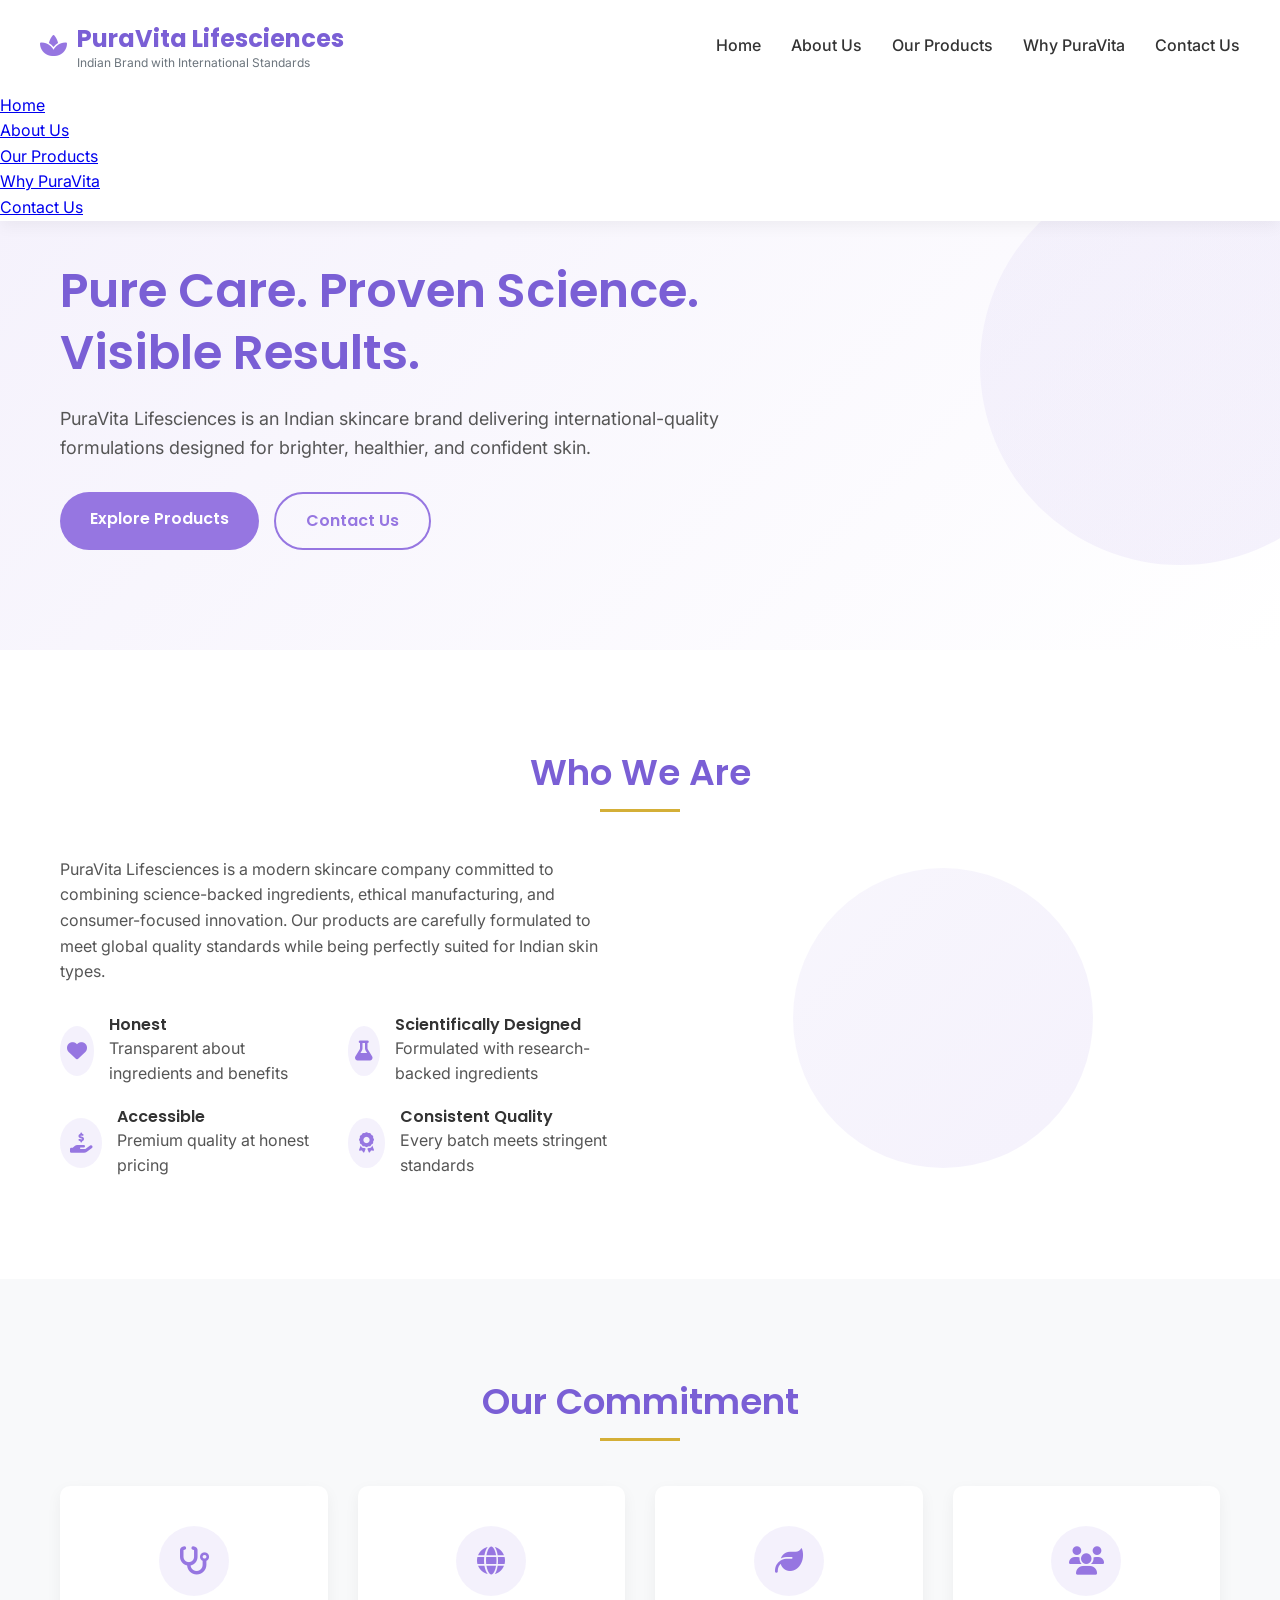
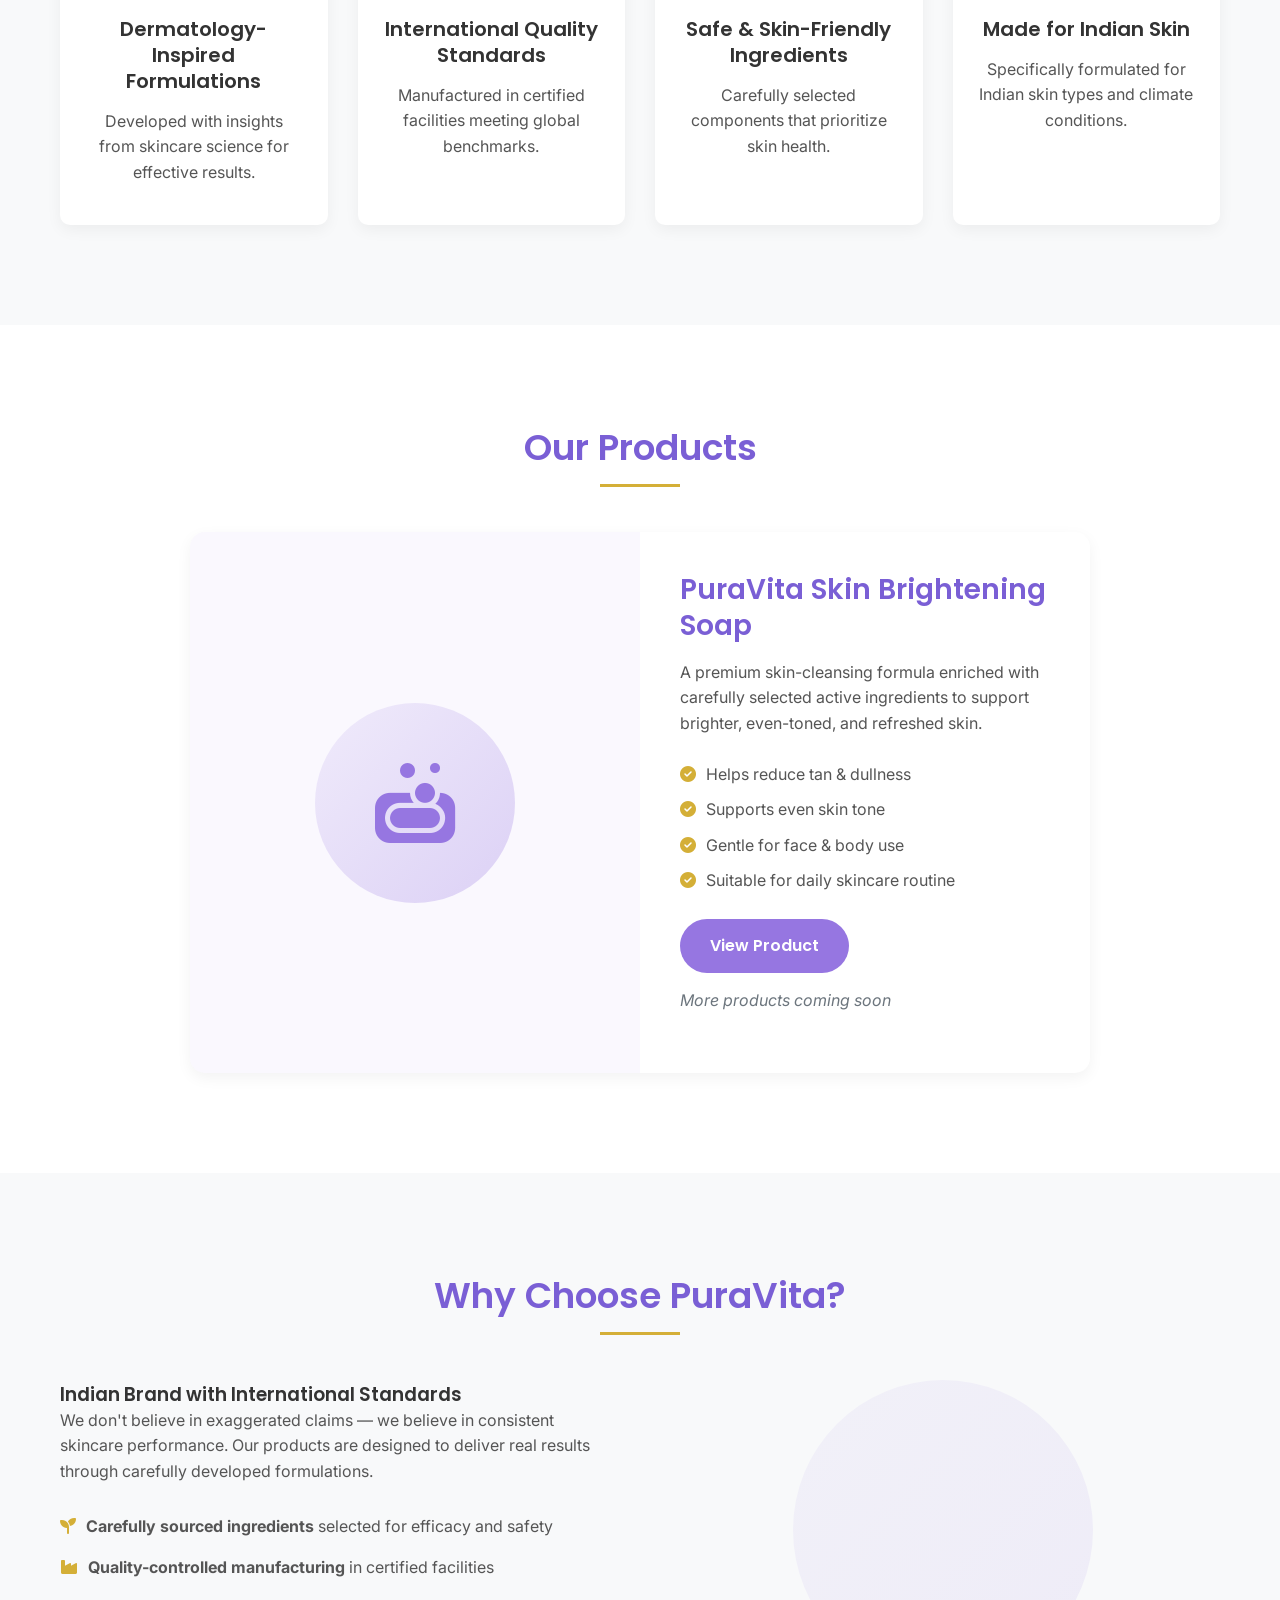
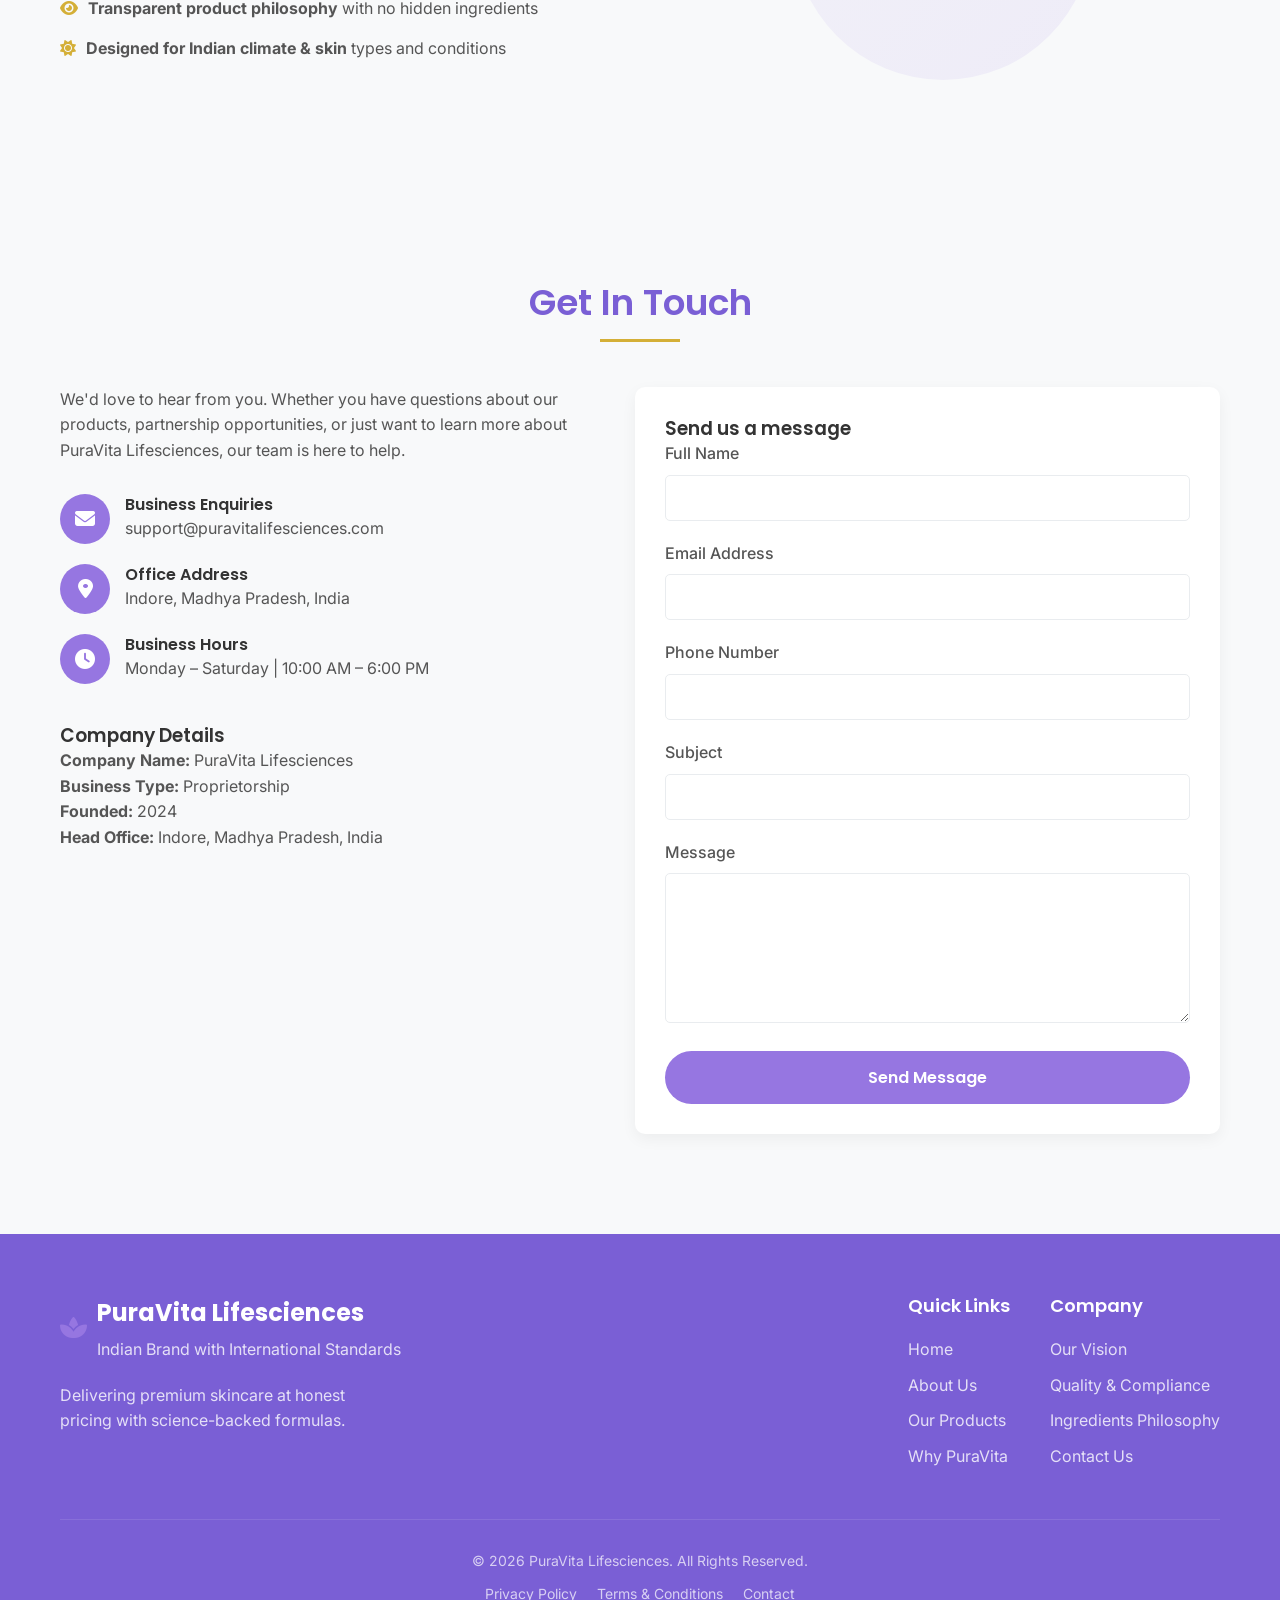
==== index.html @ d91e32a9 "Rename index to index.html" ====
<!DOCTYPE html>
<html lang="en">
<head>
    <meta charset="UTF-8">
    <meta name="viewport" content="width=device-width, initial-scale=1.0">
    <title>PuraVita Lifesciences | Indian Brand with International Standards</title>
    <link rel="stylesheet" href="https://fonts.googleapis.com/css2?family=Poppins:wght@300;400;500;600;700&family=Inter:wght@300;400;500;600&display=swap">
    <link rel="stylesheet" href="https://cdnjs.cloudflare.com/ajax/libs/font-awesome/6.4.0/css/all.min.css">
    <style>
        :root {
            --lavender: #9676e1;
            --lavender-light: #b5a5e8;
            --lavender-dark: #7a5fd5;
            --white: #ffffff;
            --grey-light: #f8f9fa;
            --grey-medium: #e9ecef;
            --grey-dark: #6c757d;
            --gold: #d4af37;
            --text-dark: #333333;
            --text-light: #555555;
            --shadow: 0 5px 15px rgba(0, 0, 0, 0.05);
            --shadow-hover: 0 10px 25px rgba(0, 0, 0, 0.1);
            --transition: all 0.3s ease;
        }
        
        * {
            margin: 0;
            padding: 0;
            box-sizing: border-box;
        }
        
        body {
            font-family: 'Inter', sans-serif;
            color: var(--text-light);
            line-height: 1.6;
            background-color: var(--white);
            overflow-x: hidden;
        }
        
        h1, h2, h3, h4, h5, h6 {
            font-family: 'Poppins', sans-serif;
            color: var(--text-dark);
            font-weight: 600;
            line-height: 1.3;
        }
        
        .container {
            width: 100%;
            max-width: 1200px;
            margin: 0 auto;
            padding: 0 20px;
        }
        
        /* Header & Navigation */
        header {
            background-color: var(--white);
            box-shadow: var(--shadow);
            position: fixed;
            width: 100%;
            top: 0;
            z-index: 1000;
        }
        
        .nav-container {
            display: flex;
            justify-content: space-between;
            align-items: center;
            padding: 20px 0;
        }
        
        .logo {
            display: flex;
            align-items: center;
            gap: 10px;
        }
        
        .logo-icon {
            color: var(--lavender);
            font-size: 24px;
        }
        
        .logo-text {
            font-family: 'Poppins', sans-serif;
            font-weight: 700;
            font-size: 24px;
            color: var(--lavender-dark);
        }
        
        .logo-tagline {
            font-size: 12px;
            color: var(--grey-dark);
            margin-top: -5px;
        }
        
        nav ul {
            display: flex;
            list-style: none;
            gap: 30px;
        }
        
        nav a {
            text-decoration: none;
            color: var(--text-dark);
            font-weight: 500;
            font-size: 16px;
            transition: var(--transition);
            position: relative;
        }
        
        nav a:hover {
            color: var(--lavender);
        }
        
        nav a::after {
            content: '';
            position: absolute;
            width: 0;
            height: 2px;
            background-color: var(--lavender);
            bottom: -5px;
            left: 0;
            transition: var(--transition);
        }
        
        nav a:hover::after {
            width: 100%;
        }
        
        .mobile-menu-btn {
            display: none;
            background: none;
            border: none;
            font-size: 24px;
            color: var(--lavender);
            cursor: pointer;
        }
        
        /* Hero Section */
        .hero {
            background: linear-gradient(135deg, rgba(150, 118, 225, 0.1) 0%, rgba(255, 255, 255, 1) 100%);
            padding: 180px 0 100px;
            margin-top: 80px;
            position: relative;
            overflow: hidden;
        }
        
        .hero-content {
            max-width: 700px;
            animation: fadeUp 1s ease-out;
        }
        
        .hero h1 {
            font-size: 48px;
            margin-bottom: 20px;
            color: var(--lavender-dark);
        }
        
        .hero p {
            font-size: 18px;
            margin-bottom: 30px;
            color: var(--text-light);
        }
        
        .hero-buttons {
            display: flex;
            gap: 15px;
        }
        
        .btn {
            display: inline-block;
            padding: 14px 30px;
            border-radius: 30px;
            font-weight: 600;
            text-decoration: none;
            transition: var(--transition);
            font-family: 'Poppins', sans-serif;
            cursor: pointer;
            border: none;
            font-size: 16px;
        }
        
        .btn-primary {
            background-color: var(--lavender);
            color: var(--white);
        }
        
        .btn-primary:hover {
            background-color: var(--lavender-dark);
            transform: translateY(-3px);
            box-shadow: var(--shadow-hover);
        }
        
        .btn-secondary {
            background-color: transparent;
            color: var(--lavender);
            border: 2px solid var(--lavender);
        }
        
        .btn-secondary:hover {
            background-color: rgba(150, 118, 225, 0.1);
            transform: translateY(-3px);
            box-shadow: var(--shadow-hover);
        }
        
        .hero-visual {
            position: absolute;
            right: 0;
            top: 50%;
            transform: translateY(-50%);
            width: 45%;
            height: 100%;
            display: flex;
            justify-content: center;
            align-items: center;
        }
        
        .hero-circle {
            width: 400px;
            height: 400px;
            border-radius: 50%;
            background: linear-gradient(135deg, var(--lavender-light) 0%, var(--lavender) 100%);
            opacity: 0.1;
            position: absolute;
            right: -100px;
        }
        
        /* Section Styling */
        .section {
            padding: 100px 0;
        }
        
        .section-title {
            text-align: center;
            margin-bottom: 60px;
            position: relative;
        }
        
        .section-title h2 {
            font-size: 36px;
            color: var(--lavender-dark);
            display: inline-block;
        }
        
        .section-title h2::after {
            content: '';
            position: absolute;
            width: 80px;
            height: 3px;
            background-color: var(--gold);
            bottom: -15px;
            left: 50%;
            transform: translateX(-50%);
        }
        
        /* Features Section */
        .features {
            background-color: var(--grey-light);
        }
        
        .features-grid {
            display: grid;
            grid-template-columns: repeat(auto-fit, minmax(250px, 1fr));
            gap: 30px;
        }
        
        .feature-card {
            background-color: var(--white);
            padding: 40px 25px;
            border-radius: 10px;
            text-align: center;
            box-shadow: var(--shadow);
            transition: var(--transition);
        }
        
        .feature-card:hover {
            transform: translateY(-10px);
            box-shadow: var(--shadow-hover);
        }
        
        .feature-icon {
            width: 70px;
            height: 70px;
            background-color: rgba(150, 118, 225, 0.1);
            border-radius: 50%;
            display: flex;
            justify-content: center;
            align-items: center;
            margin: 0 auto 20px;
            color: var(--lavender);
            font-size: 28px;
        }
        
        .feature-card h3 {
            margin-bottom: 15px;
            font-size: 20px;
        }
        
        /* Product Section */
        .product-card {
            display: flex;
            background-color: var(--white);
            border-radius: 15px;
            overflow: hidden;
            box-shadow: var(--shadow);
            max-width: 900px;
            margin: 0 auto;
        }
        
        .product-image {
            flex: 1;
            background-color: rgba(150, 118, 225, 0.05);
            display: flex;
            justify-content: center;
            align-items: center;
            padding: 40px;
        }
        
        .product-visual {
            width: 200px;
            height: 200px;
            border-radius: 50%;
            background: linear-gradient(135deg, rgba(150, 118, 225, 0.1) 0%, rgba(150, 118, 225, 0.3) 100%);
            display: flex;
            justify-content: center;
            align-items: center;
            font-size: 80px;
            color: var(--lavender);
        }
        
        .product-details {
            flex: 1;
            padding: 40px;
        }
        
        .product-details h3 {
            font-size: 28px;
            margin-bottom: 15px;
            color: var(--lavender-dark);
        }
        
        .product-details p {
            margin-bottom: 20px;
        }
        
        .benefits-list {
            margin: 25px 0;
        }
        
        .benefit-item {
            display: flex;
            align-items: center;
            margin-bottom: 10px;
        }
        
        .benefit-icon {
            color: var(--gold);
            margin-right: 10px;
        }
        
        /* About Section */
        .about-content {
            display: flex;
            align-items: center;
            gap: 50px;
        }
        
        .about-text {
            flex: 1;
        }
        
        .about-visual {
            flex: 1;
            display: flex;
            justify-content: center;
        }
        
        .about-circle {
            width: 300px;
            height: 300px;
            border-radius: 50%;
            background: linear-gradient(135deg, var(--lavender-light) 0%, var(--lavender) 100%);
            opacity: 0.1;
        }
        
        .values-list {
            display: grid;
            grid-template-columns: repeat(2, 1fr);
            gap: 20px;
            margin-top: 30px;
        }
        
        .value-item {
            display: flex;
            align-items: center;
            gap: 15px;
        }
        
        .value-icon {
            width: 50px;
            height: 50px;
            background-color: rgba(150, 118, 225, 0.1);
            border-radius: 50%;
            display: flex;
            justify-content: center;
            align-items: center;
            color: var(--lavender);
            font-size: 20px;
        }
        
        /* Contact Section */
        .contact-section {
            background-color: var(--grey-light);
        }
        
        .contact-content {
            display: flex;
            gap: 50px;
        }
        
        .contact-info {
            flex: 1;
        }
        
        .contact-details {
            margin-top: 30px;
        }
        
        .contact-item {
            display: flex;
            align-items: center;
            margin-bottom: 20px;
            gap: 15px;
        }
        
        .contact-icon {
            width: 50px;
            height: 50px;
            background-color: var(--lavender);
            color: var(--white);
            border-radius: 50%;
            display: flex;
            justify-content: center;
            align-items: center;
            font-size: 20px;
        }
        
        .contact-form {
            flex: 1;
            background-color: var(--white);
            padding: 30px;
            border-radius: 10px;
            box-shadow: var(--shadow);
        }
        
        .form-group {
            margin-bottom: 20px;
        }
        
        .form-group label {
            display: block;
            margin-bottom: 8px;
            font-weight: 500;
        }
        
        .form-control {
            width: 100%;
            padding: 12px 15px;
            border: 1px solid var(--grey-medium);
            border-radius: 5px;
            font-family: 'Inter', sans-serif;
            font-size: 16px;
            transition: var(--transition);
        }
        
        .form-control:focus {
            outline: none;
            border-color: var(--lavender);
            box-shadow: 0 0 0 3px rgba(150, 118, 225, 0.1);
        }
        
        textarea.form-control {
            min-height: 150px;
            resize: vertical;
        }
        
        /* Footer */
        footer {
            background-color: var(--lavender-dark);
            color: var(--white);
            padding: 60px 0 30px;
        }
        
        .footer-content {
            display: flex;
            justify-content: space-between;
            margin-bottom: 40px;
        }
        
        .footer-logo .logo-text {
            color: var(--white);
        }
        
        .footer-links {
            display: flex;
            gap: 40px;
        }
        
        .footer-links h4 {
            color: var(--white);
            margin-bottom: 20px;
            font-size: 18px;
        }
        
        .footer-links ul {
            list-style: none;
        }
        
        .footer-links li {
            margin-bottom: 10px;
        }
        
        .footer-links a {
            color: rgba(255, 255, 255, 0.8);
            text-decoration: none;
            transition: var(--transition);
        }
        
        .footer-links a:hover {
            color: var(--white);
        }
        
        .footer-bottom {
            text-align: center;
            padding-top: 30px;
            border-top: 1px solid rgba(255, 255, 255, 0.1);
            font-size: 14px;
            color: rgba(255, 255, 255, 0.7);
        }
        
        .footer-bottom-links {
            display: flex;
            justify-content: center;
            gap: 20px;
            margin-top: 10px;
        }
        
        .footer-bottom-links a {
            color: rgba(255, 255, 255, 0.7);
            text-decoration: none;
            transition: var(--transition);
        }
        
        .footer-bottom-links a:hover {
            color: var(--white);
        }
        
        /* Animations */
        @keyframes fadeUp {
            from {
                opacity: 0;
                transform: translateY(30px);
            }
            to {
                opacity: 1;
                transform: translateY(0);
            }
        }
        
        .fade-in {
            opacity: 0;
            transform: translateY(30px);
            transition: opacity 0.6s ease, transform 0.6s ease;
        }
        
        .fade-in.visible {
            opacity: 1;
            transform: translateY(0);
        }
        
        /* Responsive Styles */
        @media (max-width: 992px) {
            .hero h1 {
                font-size: 40px;
            }
            
            .hero-visual {
                display: none;
            }
            
            .hero-content {
                max-width: 100%;
            }
            
            .about-content, .contact-content {
                flex-direction: column;
            }
            
            .product-card {
                flex-direction: column;
            }
        }
        
        @media (max-width: 768px) {
            nav ul {
                display: none;
            }
            
            .mobile-menu-btn {
                display: block;
            }
            
            .mobile-menu {
                position: fixed;
                top: 80px;
                left: 0;
                width: 100%;
                background-color: var(--white);
                box-shadow: var(--shadow);
                padding: 20px;
                display: none;
                z-index: 999;
            }
            
            .mobile-menu.active {
                display: block;
            }
            
            .mobile-menu ul {
                flex-direction: column;
                gap: 20px;
            }
            
            .mobile-menu a {
                display: block;
                padding: 10px 0;
                border-bottom: 1px solid var(--grey-medium);
            }
            
            .hero h1 {
                font-size: 32px;
            }
            
            .hero-buttons {
                flex-direction: column;
                align-items: flex-start;
            }
            
            .section {
                padding: 70px 0;
            }
            
            .section-title h2 {
                font-size: 28px;
            }
            
            .values-list {
                grid-template-columns: 1fr;
            }
            
            .footer-content {
                flex-direction: column;
                gap: 40px;
            }
            
            .footer-links {
                flex-direction: column;
                gap: 30px;
            }
        }
        
        @media (max-width: 576px) {
            .hero {
                padding: 150px 0 80px;
            }
            
            .feature-card {
                padding: 30px 20px;
            }
            
            .product-details {
                padding: 30px 20px;
            }
        }
    </style>
</head>
<body>
    <!-- Header & Navigation -->
    <header>
        <div class="container nav-container">
            <div class="logo">
                <div class="logo-icon">
                    <i class="fas fa-spa"></i>
                </div>
                <div>
                    <div class="logo-text">PuraVita Lifesciences</div>
                    <div class="logo-tagline">Indian Brand with International Standards</div>
                </div>
            </div>
            
            <button class="mobile-menu-btn" id="mobileMenuBtn">
                <i class="fas fa-bars"></i>
            </button>
            
            <nav class="desktop-nav">
                <ul>
                    <li><a href="#home">Home</a></li>
                    <li><a href="#about">About Us</a></li>
                    <li><a href="#products">Our Products</a></li>
                    <li><a href="#why">Why PuraVita</a></li>
                    <li><a href="#contact">Contact Us</a></li>
                </ul>
            </nav>
        </div>
        
        <!-- Mobile Menu -->
        <div class="mobile-menu" id="mobileMenu">
            <ul>
                <li><a href="#home">Home</a></li>
                <li><a href="#about">About Us</a></li>
                <li><a href="#products">Our Products</a></li>
                <li><a href="#why">Why PuraVita</a></li>
                <li><a href="#contact">Contact Us</a></li>
            </ul>
        </div>
    </header>

    <!-- Hero Section -->
    <section class="hero" id="home">
        <div class="container">
            <div class="hero-content">
                <h1>Pure Care. Proven Science. Visible Results.</h1>
                <p>PuraVita Lifesciences is an Indian skincare brand delivering international-quality formulations designed for brighter, healthier, and confident skin.</p>
                <div class="hero-buttons">
                    <a href="#products" class="btn btn-primary">Explore Products</a>
                    <a href="#contact" class="btn btn-secondary">Contact Us</a>
                </div>
            </div>
        </div>
        
        <div class="hero-visual">
            <div class="hero-circle"></div>
        </div>
    </section>

    <!-- Brand Intro Section -->
    <section class="section" id="about">
        <div class="container">
            <div class="section-title fade-in">
                <h2>Who We Are</h2>
            </div>
            
            <div class="about-content fade-in">
                <div class="about-text">
                    <p>PuraVita Lifesciences is a modern skincare company committed to combining science-backed ingredients, ethical manufacturing, and consumer-focused innovation. Our products are carefully formulated to meet global quality standards while being perfectly suited for Indian skin types.</p>
                    
                    <div class="values-list">
                        <div class="value-item">
                            <div class="value-icon">
                                <i class="fas fa-heart"></i>
                            </div>
                            <div>
                                <h4>Honest</h4>
                                <p>Transparent about ingredients and benefits</p>
                            </div>
                        </div>
                        <div class="value-item">
                            <div class="value-icon">
                                <i class="fas fa-flask"></i>
                            </div>
                            <div>
                                <h4>Scientifically Designed</h4>
                                <p>Formulated with research-backed ingredients</p>
                            </div>
                        </div>
                        <div class="value-item">
                            <div class="value-icon">
                                <i class="fas fa-hand-holding-usd"></i>
                            </div>
                            <div>
                                <h4>Accessible</h4>
                                <p>Premium quality at honest pricing</p>
                            </div>
                        </div>
                        <div class="value-item">
                            <div class="value-icon">
                                <i class="fas fa-award"></i>
                            </div>
                            <div>
                                <h4>Consistent Quality</h4>
                                <p>Every batch meets stringent standards</p>
                            </div>
                        </div>
                    </div>
                </div>
                <div class="about-visual">
                    <div class="about-circle"></div>
                </div>
            </div>
        </div>
    </section>

    <!-- Features Section -->
    <section class="section features">
        <div class="container">
            <div class="section-title fade-in">
                <h2>Our Commitment</h2>
            </div>
            
            <div class="features-grid">
                <div class="feature-card fade-in">
                    <div class="feature-icon">
                        <i class="fas fa-stethoscope"></i>
                    </div>
                    <h3>Dermatology-Inspired Formulations</h3>
                    <p>Developed with insights from skincare science for effective results.</p>
                </div>
                
                <div class="feature-card fade-in">
                    <div class="feature-icon">
                        <i class="fas fa-globe"></i>
                    </div>
                    <h3>International Quality Standards</h3>
                    <p>Manufactured in certified facilities meeting global benchmarks.</p>
                </div>
                
                <div class="feature-card fade-in">
                    <div class="feature-icon">
                        <i class="fas fa-leaf"></i>
                    </div>
                    <h3>Safe & Skin-Friendly Ingredients</h3>
                    <p>Carefully selected components that prioritize skin health.</p>
                </div>
                
                <div class="feature-card fade-in">
                    <div class="feature-icon">
                        <i class="fas fa-users"></i>
                    </div>
                    <h3>Made for Indian Skin</h3>
                    <p>Specifically formulated for Indian skin types and climate conditions.</p>
                </div>
            </div>
        </div>
    </section>

    <!-- Products Section -->
    <section class="section" id="products">
        <div class="container">
            <div class="section-title fade-in">
                <h2>Our Products</h2>
            </div>
            
            <div class="product-card fade-in">
                <div class="product-image">
                    <div class="product-visual">
                        <i class="fas fa-soap"></i>
                    </div>
                </div>
                
                <div class="product-details">
                    <h3>PuraVita Skin Brightening Soap</h3>
                    <p>A premium skin-cleansing formula enriched with carefully selected active ingredients to support brighter, even-toned, and refreshed skin.</p>
                    
                    <div class="benefits-list">
                        <div class="benefit-item">
                            <span class="benefit-icon"><i class="fas fa-check-circle"></i></span>
                            <span>Helps reduce tan & dullness</span>
                        </div>
                        <div class="benefit-item">
                            <span class="benefit-icon"><i class="fas fa-check-circle"></i></span>
                            <span>Supports even skin tone</span>
                        </div>
                        <div class="benefit-item">
                            <span class="benefit-icon"><i class="fas fa-check-circle"></i></span>
                            <span>Gentle for face & body use</span>
                        </div>
                        <div class="benefit-item">
                            <span class="benefit-icon"><i class="fas fa-check-circle"></i></span>
                            <span>Suitable for daily skincare routine</span>
                        </div>
                    </div>
                    
                    <a href="#contact" class="btn btn-primary">View Product</a>
                    <p style="margin-top: 15px; font-style: italic; color: var(--grey-dark);">More products coming soon</p>
                </div>
            </div>
        </div>
    </section>

    <!-- Why PuraVita Section -->
    <section class="section features" id="why">
        <div class="container">
            <div class="section-title fade-in">
                <h2>Why Choose PuraVita?</h2>
            </div>
            
            <div class="about-content fade-in">
                <div class="about-text">
                    <h3>Indian Brand with International Standards</h3>
                    <p>We don't believe in exaggerated claims — we believe in consistent skincare performance. Our products are designed to deliver real results through carefully developed formulations.</p>
                    
                    <div style="margin-top: 30px;">
                        <div class="benefit-item" style="margin-bottom: 15px;">
                            <span class="benefit-icon"><i class="fas fa-seedling"></i></span>
                            <span><strong>Carefully sourced ingredients</strong> selected for efficacy and safety</span>
                        </div>
                        <div class="benefit-item" style="margin-bottom: 15px;">
                            <span class="benefit-icon"><i class="fas fa-industry"></i></span>
                            <span><strong>Quality-controlled manufacturing</strong> in certified facilities</span>
                        </div>
                        <div class="benefit-item" style="margin-bottom: 15px;">
                            <span class="benefit-icon"><i class="fas fa-eye"></i></span>
                            <span><strong>Transparent product philosophy</strong> with no hidden ingredients</span>
                        </div>
                        <div class="benefit-item" style="margin-bottom: 15px;">
                            <span class="benefit-icon"><i class="fas fa-sun"></i></span>
                            <span><strong>Designed for Indian climate & skin</strong> types and conditions</span>
                        </div>
                    </div>
                </div>
                <div class="about-visual">
                    <div class="about-circle"></div>
                </div>
            </div>
        </div>
    </section>

    <!-- Contact Section -->
    <section class="section contact-section" id="contact">
        <div class="container">
            <div class="section-title fade-in">
                <h2>Get In Touch</h2>
            </div>
            
            <div class="contact-content fade-in">
                <div class="contact-info">
                    <p>We'd love to hear from you. Whether you have questions about our products, partnership opportunities, or just want to learn more about PuraVita Lifesciences, our team is here to help.</p>
                    
                    <div class="contact-details">
                        <div class="contact-item">
                            <div class="contact-icon">
                                <i class="fas fa-envelope"></i>
                            </div>
                            <div>
                                <h4>Business Enquiries</h4>
                                <p>support@puravitalifesciences.com</p>
                            </div>
                        </div>
                        
                        <div class="contact-item">
                            <div class="contact-icon">
                                <i class="fas fa-map-marker-alt"></i>
                            </div>
                            <div>
                                <h4>Office Address</h4>
                                <p>Indore, Madhya Pradesh, India</p>
                            </div>
                        </div>
                        
                        <div class="contact-item">
                            <div class="contact-icon">
                                <i class="fas fa-clock"></i>
                            </div>
                            <div>
                                <h4>Business Hours</h4>
                                <p>Monday – Saturday | 10:00 AM – 6:00 PM</p>
                            </div>
                        </div>
                    </div>
                    
                    <div style="margin-top: 40px;">
                        <h3>Company Details</h3>
                        <p><strong>Company Name:</strong> PuraVita Lifesciences</p>
                        <p><strong>Business Type:</strong> Proprietorship</p>
                        <p><strong>Founded:</strong> 2024</p>
                        <p><strong>Head Office:</strong> Indore, Madhya Pradesh, India</p>
                    </div>
                </div>
                
                <div class="contact-form">
                    <h3>Send us a message</h3>
                    <form id="contactForm">
                        <div class="form-group">
                            <label for="name">Full Name</label>
                            <input type="text" id="name" class="form-control" required>
                        </div>
                        
                        <div class="form-group">
                            <label for="email">Email Address</label>
                            <input type="email" id="email" class="form-control" required>
                        </div>
                        
                        <div class="form-group">
                            <label for="phone">Phone Number</label>
                            <input type="tel" id="phone" class="form-control">
                        </div>
                        
                        <div class="form-group">
                            <label for="subject">Subject</label>
                            <input type="text" id="subject" class="form-control" required>
                        </div>
                        
                        <div class="form-group">
                            <label for="message">Message</label>
                            <textarea id="message" class="form-control" required></textarea>
                        </div>
                        
                        <button type="submit" class="btn btn-primary" style="width: 100%;">Send Message</button>
                    </form>
                </div>
            </div>
        </div>
    </section>

    <!-- Footer -->
    <footer>
        <div class="container">
            <div class="footer-content">
                <div class="footer-logo">
                    <div class="logo">
                        <div class="logo-icon">
                            <i class="fas fa-spa"></i>
                        </div>
                        <div>
                            <div class="logo-text">PuraVita Lifesciences</div>
                            <div style="color: rgba(255, 255, 255, 0.8); margin-top: 5px;">Indian Brand with International Standards</div>
                        </div>
                    </div>
                    <p style="margin-top: 20px; max-width: 300px; color: rgba(255, 255, 255, 0.8);">
                        Delivering premium skincare at honest pricing with science-backed formulas.
                    </p>
                </div>
                
                <div class="footer-links">
                    <div>
                        <h4>Quick Links</h4>
                        <ul>
                            <li><a href="#home">Home</a></li>
                            <li><a href="#about">About Us</a></li>
                            <li><a href="#products">Our Products</a></li>
                            <li><a href="#why">Why PuraVita</a></li>
                        </ul>
                    </div>
                    
                    <div>
                        <h4>Company</h4>
                        <ul>
                            <li><a href="#about">Our Vision</a></li>
                            <li><a href="#why">Quality & Compliance</a></li>
                            <li><a href="#why">Ingredients Philosophy</a></li>
                            <li><a href="#contact">Contact Us</a></li>
                        </ul>
                    </div>
                </div>
            </div>
            
            <div class="footer-bottom">
                <p>© 2025 PuraVita Lifesciences. All Rights Reserved.</p>
                <div class="footer-bottom-links">
                    <a href="#">Privacy Policy</a>
                    <a href="#">Terms & Conditions</a>
                    <a href="#contact">Contact</a>
                </div>
            </div>
        </div>
    </footer>

    <script>
        // Mobile menu toggle
        const mobileMenuBtn = document.getElementById('mobileMenuBtn');
        const mobileMenu = document.getElementById('mobileMenu');
        
        mobileMenuBtn.addEventListener('click', () => {
            mobileMenu.classList.toggle('active');
            mobileMenuBtn.innerHTML = mobileMenu.classList.contains('active') 
                ? '<i class="fas fa-times"></i>' 
                : '<i class="fas fa-bars"></i>';
        });
        
        // Close mobile menu when clicking a link
        document.querySelectorAll('.mobile-menu a').forEach(link => {
            link.addEventListener('click', () => {
                mobileMenu.classList.remove('active');
                mobileMenuBtn.innerHTML = '<i class="fas fa-bars"></i>';
            });
        });
        
        // Scroll animations
        const fadeElements = document.querySelectorAll('.fade-in');
        
        const fadeInOnScroll = () => {
            fadeElements.forEach(element => {
                const elementTop = element.getBoundingClientRect().top;
                const windowHeight = window.innerHeight;
                
                if (elementTop < windowHeight - 100) {
                    element.classList.add('visible');
                }
            });
        };
        
        // Initial check
        fadeInOnScroll();
        
        // Check on scroll
        window.addEventListener('scroll', fadeInOnScroll);
        
        // Smooth scrolling for anchor links
        document.querySelectorAll('a[href^="#"]').forEach(anchor => {
            anchor.addEventListener('click', function(e) {
                e.preventDefault();
                
                const targetId = this.getAttribute('href');
                if (targetId === '#') return;
                
                const targetElement = document.querySelector(targetId);
                if (targetElement) {
                    window.scrollTo({
                        top: targetElement.offsetTop - 80,
                        behavior: 'smooth'
                    });
                }
            });
        });
        
        // Contact form submission
        document.getElementById('contactForm').addEventListener('submit', function(e) {
            e.preventDefault();
            
            // In a real implementation, this would send the form data to a server
            // For this demo, we'll just show an alert
            alert('Thank you for your message! We will get back to you soon.');
            this.reset();
        });
        
        // Update copyright year automatically
        document.querySelector('.footer-bottom p').textContent = 
            `© ${new Date().getFullYear()} PuraVita Lifesciences. All Rights Reserved.`;
    </script>
</body>
</html>
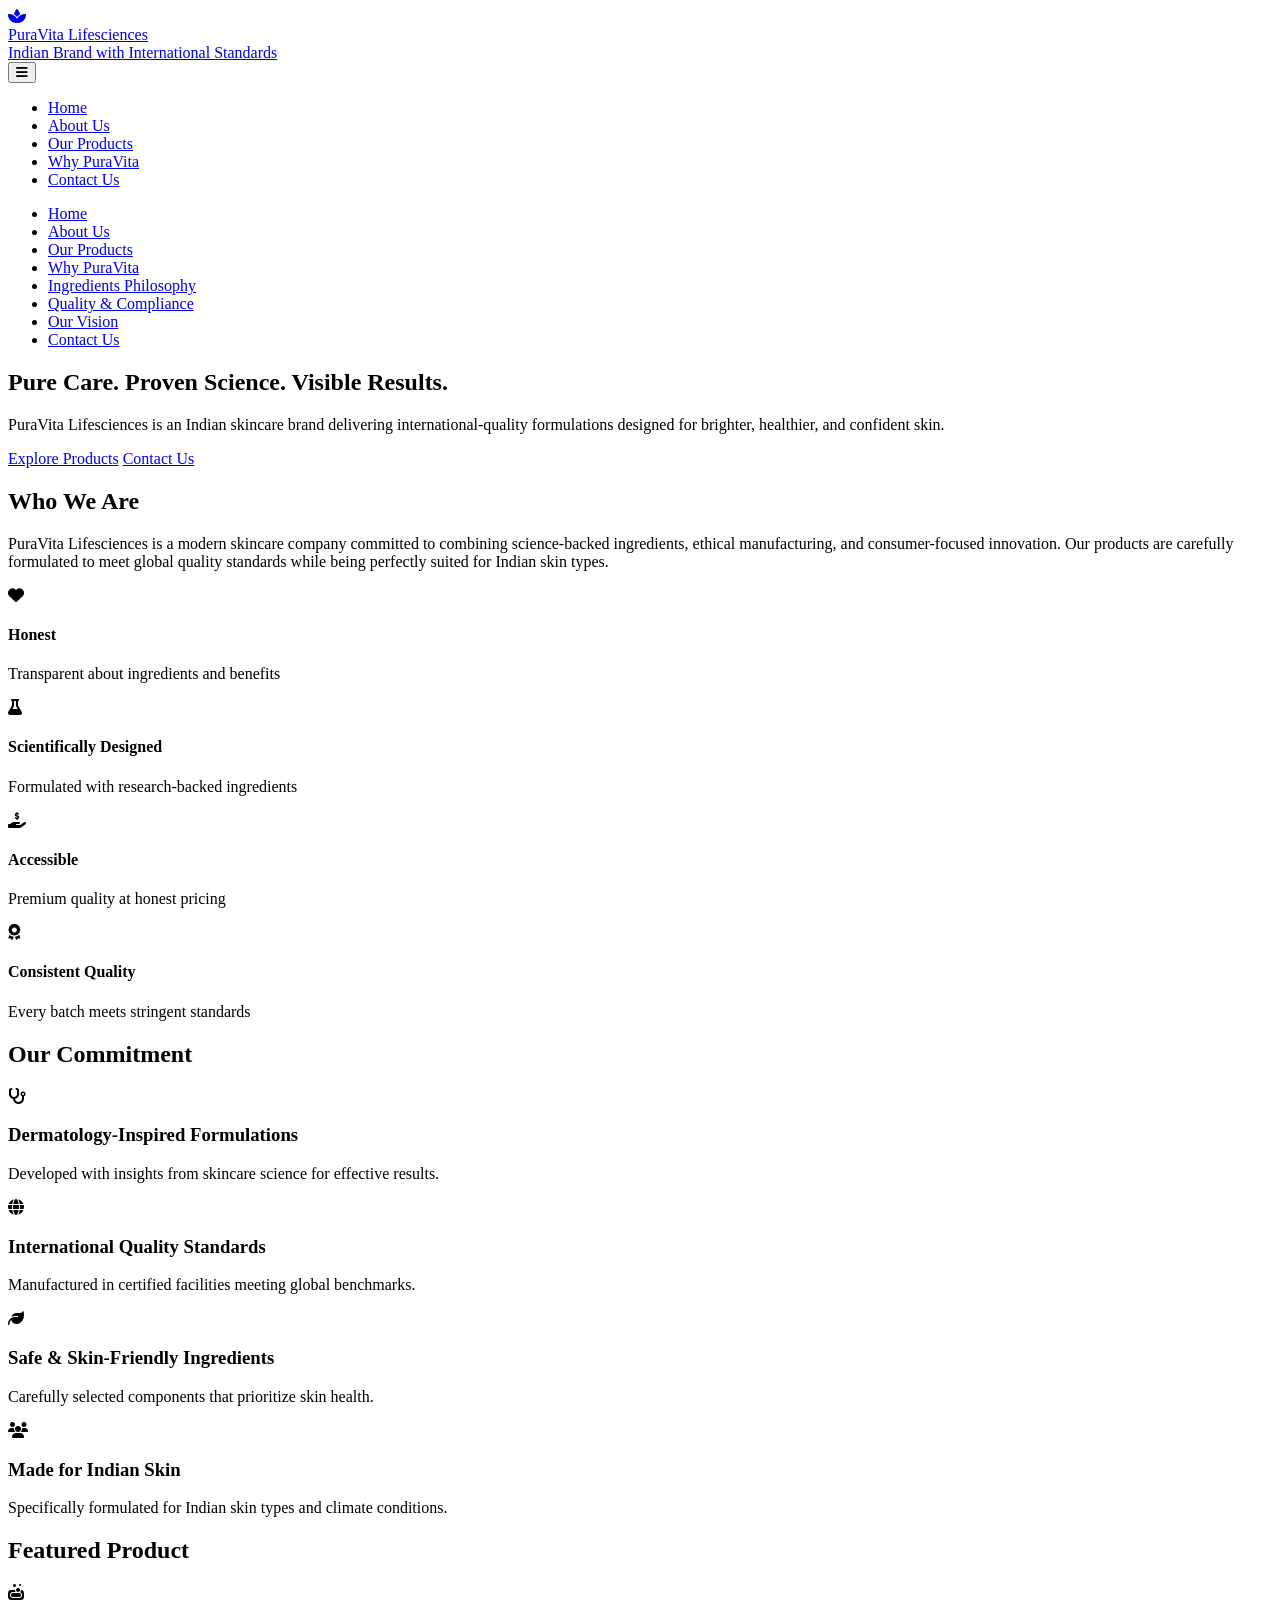
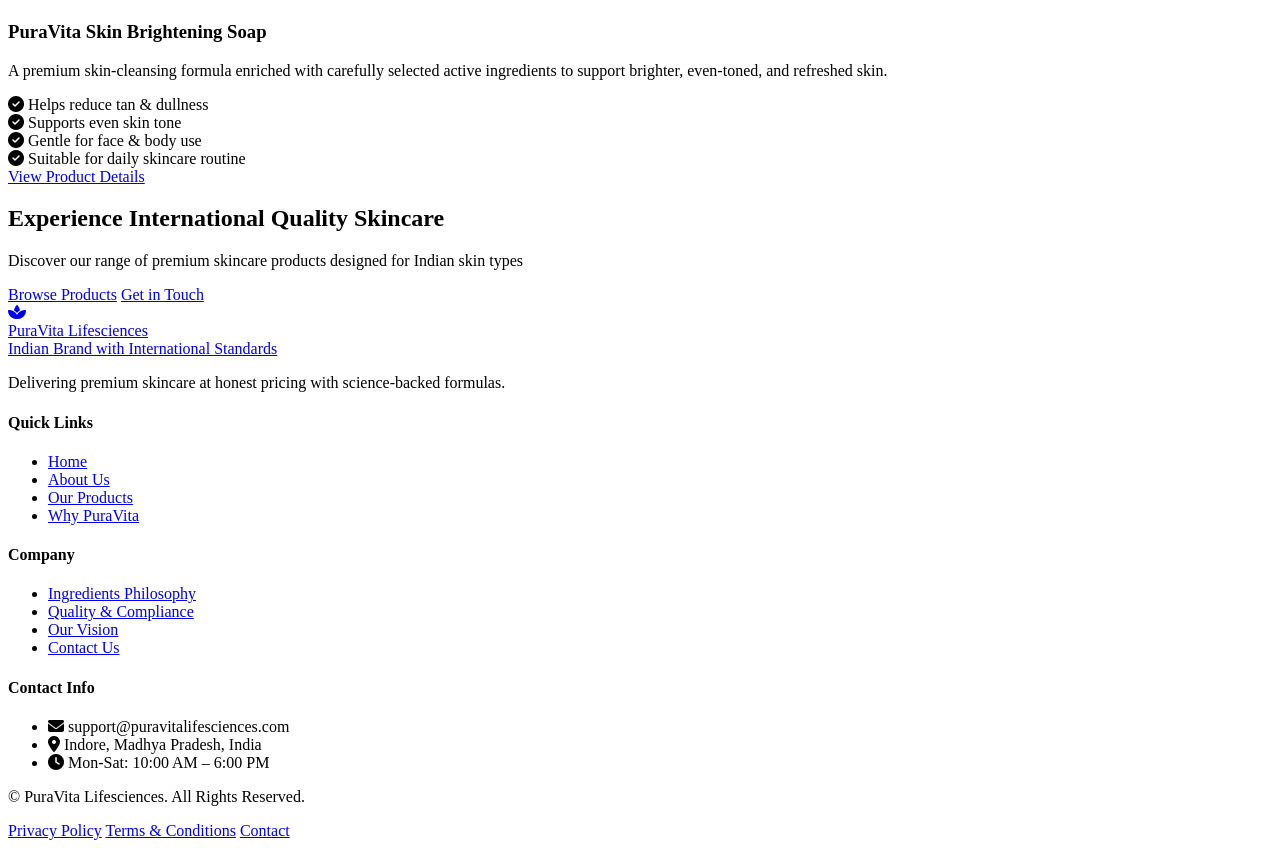
==== commit 9f2ce273: "Add initial HTML structure for PuraVita website This HTML file serves as the main structure for the " ====
--- a/index.html
+++ b/index.html
@@ -3,736 +3,68 @@
 <head>
     <meta charset="UTF-8">
     <meta name="viewport" content="width=device-width, initial-scale=1.0">
-    <title>PuraVita Lifesciences | Indian Brand with International Standards</title>
+    <title>PuraVita Lifesciences | Premium Skincare</title>
+    <meta name="description" content="Indian skincare brand with international standards. Pure care, proven science, visible results.">
     <link rel="stylesheet" href="https://fonts.googleapis.com/css2?family=Poppins:wght@300;400;500;600;700&family=Inter:wght@300;400;500;600&display=swap">
     <link rel="stylesheet" href="https://cdnjs.cloudflare.com/ajax/libs/font-awesome/6.4.0/css/all.min.css">
-    <style>
-        :root {
-            --lavender: #9676e1;
-            --lavender-light: #b5a5e8;
-            --lavender-dark: #7a5fd5;
-            --white: #ffffff;
-            --grey-light: #f8f9fa;
-            --grey-medium: #e9ecef;
-            --grey-dark: #6c757d;
-            --gold: #d4af37;
-            --text-dark: #333333;
-            --text-light: #555555;
-            --shadow: 0 5px 15px rgba(0, 0, 0, 0.05);
-            --shadow-hover: 0 10px 25px rgba(0, 0, 0, 0.1);
-            --transition: all 0.3s ease;
-        }
-        
-        * {
-            margin: 0;
-            padding: 0;
-            box-sizing: border-box;
-        }
-        
-        body {
-            font-family: 'Inter', sans-serif;
-            color: var(--text-light);
-            line-height: 1.6;
-            background-color: var(--white);
-            overflow-x: hidden;
-        }
-        
-        h1, h2, h3, h4, h5, h6 {
-            font-family: 'Poppins', sans-serif;
-            color: var(--text-dark);
-            font-weight: 600;
-            line-height: 1.3;
-        }
-        
-        .container {
-            width: 100%;
-            max-width: 1200px;
-            margin: 0 auto;
-            padding: 0 20px;
-        }
-        
-        /* Header & Navigation */
-        header {
-            background-color: var(--white);
-            box-shadow: var(--shadow);
-            position: fixed;
-            width: 100%;
-            top: 0;
-            z-index: 1000;
-        }
-        
-        .nav-container {
-            display: flex;
-            justify-content: space-between;
-            align-items: center;
-            padding: 20px 0;
-        }
-        
-        .logo {
-            display: flex;
-            align-items: center;
-            gap: 10px;
-        }
-        
-        .logo-icon {
-            color: var(--lavender);
-            font-size: 24px;
-        }
-        
-        .logo-text {
-            font-family: 'Poppins', sans-serif;
-            font-weight: 700;
-            font-size: 24px;
-            color: var(--lavender-dark);
-        }
-        
-        .logo-tagline {
-            font-size: 12px;
-            color: var(--grey-dark);
-            margin-top: -5px;
-        }
-        
-        nav ul {
-            display: flex;
-            list-style: none;
-            gap: 30px;
-        }
-        
-        nav a {
-            text-decoration: none;
-            color: var(--text-dark);
-            font-weight: 500;
-            font-size: 16px;
-            transition: var(--transition);
-            position: relative;
-        }
-        
-        nav a:hover {
-            color: var(--lavender);
-        }
-        
-        nav a::after {
-            content: '';
-            position: absolute;
-            width: 0;
-            height: 2px;
-            background-color: var(--lavender);
-            bottom: -5px;
-            left: 0;
-            transition: var(--transition);
-        }
-        
-        nav a:hover::after {
-            width: 100%;
-        }
-        
-        .mobile-menu-btn {
-            display: none;
-            background: none;
-            border: none;
-            font-size: 24px;
-            color: var(--lavender);
-            cursor: pointer;
-        }
-        
-        /* Hero Section */
-        .hero {
-            background: linear-gradient(135deg, rgba(150, 118, 225, 0.1) 0%, rgba(255, 255, 255, 1) 100%);
-            padding: 180px 0 100px;
-            margin-top: 80px;
-            position: relative;
-            overflow: hidden;
-        }
-        
-        .hero-content {
-            max-width: 700px;
-            animation: fadeUp 1s ease-out;
-        }
-        
-        .hero h1 {
-            font-size: 48px;
-            margin-bottom: 20px;
-            color: var(--lavender-dark);
-        }
-        
-        .hero p {
-            font-size: 18px;
-            margin-bottom: 30px;
-            color: var(--text-light);
-        }
-        
-        .hero-buttons {
-            display: flex;
-            gap: 15px;
-        }
-        
-        .btn {
-            display: inline-block;
-            padding: 14px 30px;
-            border-radius: 30px;
-            font-weight: 600;
-            text-decoration: none;
-            transition: var(--transition);
-            font-family: 'Poppins', sans-serif;
-            cursor: pointer;
-            border: none;
-            font-size: 16px;
-        }
-        
-        .btn-primary {
-            background-color: var(--lavender);
-            color: var(--white);
-        }
-        
-        .btn-primary:hover {
-            background-color: var(--lavender-dark);
-            transform: translateY(-3px);
-            box-shadow: var(--shadow-hover);
-        }
-        
-        .btn-secondary {
-            background-color: transparent;
-            color: var(--lavender);
-            border: 2px solid var(--lavender);
-        }
-        
-        .btn-secondary:hover {
-            background-color: rgba(150, 118, 225, 0.1);
-            transform: translateY(-3px);
-            box-shadow: var(--shadow-hover);
-        }
-        
-        .hero-visual {
-            position: absolute;
-            right: 0;
-            top: 50%;
-            transform: translateY(-50%);
-            width: 45%;
-            height: 100%;
-            display: flex;
-            justify-content: center;
-            align-items: center;
-        }
-        
-        .hero-circle {
-            width: 400px;
-            height: 400px;
-            border-radius: 50%;
-            background: linear-gradient(135deg, var(--lavender-light) 0%, var(--lavender) 100%);
-            opacity: 0.1;
-            position: absolute;
-            right: -100px;
-        }
-        
-        /* Section Styling */
-        .section {
-            padding: 100px 0;
-        }
-        
-        .section-title {
-            text-align: center;
-            margin-bottom: 60px;
-            position: relative;
-        }
-        
-        .section-title h2 {
-            font-size: 36px;
-            color: var(--lavender-dark);
-            display: inline-block;
-        }
-        
-        .section-title h2::after {
-            content: '';
-            position: absolute;
-            width: 80px;
-            height: 3px;
-            background-color: var(--gold);
-            bottom: -15px;
-            left: 50%;
-            transform: translateX(-50%);
-        }
-        
-        /* Features Section */
-        .features {
-            background-color: var(--grey-light);
-        }
-        
-        .features-grid {
-            display: grid;
-            grid-template-columns: repeat(auto-fit, minmax(250px, 1fr));
-            gap: 30px;
-        }
-        
-        .feature-card {
-            background-color: var(--white);
-            padding: 40px 25px;
-            border-radius: 10px;
-            text-align: center;
-            box-shadow: var(--shadow);
-            transition: var(--transition);
-        }
-        
-        .feature-card:hover {
-            transform: translateY(-10px);
-            box-shadow: var(--shadow-hover);
-        }
-        
-        .feature-icon {
-            width: 70px;
-            height: 70px;
-            background-color: rgba(150, 118, 225, 0.1);
-            border-radius: 50%;
-            display: flex;
-            justify-content: center;
-            align-items: center;
-            margin: 0 auto 20px;
-            color: var(--lavender);
-            font-size: 28px;
-        }
-        
-        .feature-card h3 {
-            margin-bottom: 15px;
-            font-size: 20px;
-        }
-        
-        /* Product Section */
-        .product-card {
-            display: flex;
-            background-color: var(--white);
-            border-radius: 15px;
-            overflow: hidden;
-            box-shadow: var(--shadow);
-            max-width: 900px;
-            margin: 0 auto;
-        }
-        
-        .product-image {
-            flex: 1;
-            background-color: rgba(150, 118, 225, 0.05);
-            display: flex;
-            justify-content: center;
-            align-items: center;
-            padding: 40px;
-        }
-        
-        .product-visual {
-            width: 200px;
-            height: 200px;
-            border-radius: 50%;
-            background: linear-gradient(135deg, rgba(150, 118, 225, 0.1) 0%, rgba(150, 118, 225, 0.3) 100%);
-            display: flex;
-            justify-content: center;
-            align-items: center;
-            font-size: 80px;
-            color: var(--lavender);
-        }
-        
-        .product-details {
-            flex: 1;
-            padding: 40px;
-        }
-        
-        .product-details h3 {
-            font-size: 28px;
-            margin-bottom: 15px;
-            color: var(--lavender-dark);
-        }
-        
-        .product-details p {
-            margin-bottom: 20px;
-        }
-        
-        .benefits-list {
-            margin: 25px 0;
-        }
-        
-        .benefit-item {
-            display: flex;
-            align-items: center;
-            margin-bottom: 10px;
-        }
-        
-        .benefit-icon {
-            color: var(--gold);
-            margin-right: 10px;
-        }
-        
-        /* About Section */
-        .about-content {
-            display: flex;
-            align-items: center;
-            gap: 50px;
-        }
-        
-        .about-text {
-            flex: 1;
-        }
-        
-        .about-visual {
-            flex: 1;
-            display: flex;
-            justify-content: center;
-        }
-        
-        .about-circle {
-            width: 300px;
-            height: 300px;
-            border-radius: 50%;
-            background: linear-gradient(135deg, var(--lavender-light) 0%, var(--lavender) 100%);
-            opacity: 0.1;
-        }
-        
-        .values-list {
-            display: grid;
-            grid-template-columns: repeat(2, 1fr);
-            gap: 20px;
-            margin-top: 30px;
-        }
-        
-        .value-item {
-            display: flex;
-            align-items: center;
-            gap: 15px;
-        }
-        
-        .value-icon {
-            width: 50px;
-            height: 50px;
-            background-color: rgba(150, 118, 225, 0.1);
-            border-radius: 50%;
-            display: flex;
-            justify-content: center;
-            align-items: center;
-            color: var(--lavender);
-            font-size: 20px;
-        }
-        
-        /* Contact Section */
-        .contact-section {
-            background-color: var(--grey-light);
-        }
-        
-        .contact-content {
-            display: flex;
-            gap: 50px;
-        }
-        
-        .contact-info {
-            flex: 1;
-        }
-        
-        .contact-details {
-            margin-top: 30px;
-        }
-        
-        .contact-item {
-            display: flex;
-            align-items: center;
-            margin-bottom: 20px;
-            gap: 15px;
-        }
-        
-        .contact-icon {
-            width: 50px;
-            height: 50px;
-            background-color: var(--lavender);
-            color: var(--white);
-            border-radius: 50%;
-            display: flex;
-            justify-content: center;
-            align-items: center;
-            font-size: 20px;
-        }
-        
-        .contact-form {
-            flex: 1;
-            background-color: var(--white);
-            padding: 30px;
-            border-radius: 10px;
-            box-shadow: var(--shadow);
-        }
-        
-        .form-group {
-            margin-bottom: 20px;
-        }
-        
-        .form-group label {
-            display: block;
-            margin-bottom: 8px;
-            font-weight: 500;
-        }
-        
-        .form-control {
-            width: 100%;
-            padding: 12px 15px;
-            border: 1px solid var(--grey-medium);
-            border-radius: 5px;
-            font-family: 'Inter', sans-serif;
-            font-size: 16px;
-            transition: var(--transition);
-        }
-        
-        .form-control:focus {
-            outline: none;
-            border-color: var(--lavender);
-            box-shadow: 0 0 0 3px rgba(150, 118, 225, 0.1);
-        }
-        
-        textarea.form-control {
-            min-height: 150px;
-            resize: vertical;
-        }
-        
-        /* Footer */
-        footer {
-            background-color: var(--lavender-dark);
-            color: var(--white);
-            padding: 60px 0 30px;
-        }
-        
-        .footer-content {
-            display: flex;
-            justify-content: space-between;
-            margin-bottom: 40px;
-        }
-        
-        .footer-logo .logo-text {
-            color: var(--white);
-        }
-        
-        .footer-links {
-            display: flex;
-            gap: 40px;
-        }
-        
-        .footer-links h4 {
-            color: var(--white);
-            margin-bottom: 20px;
-            font-size: 18px;
-        }
-        
-        .footer-links ul {
-            list-style: none;
-        }
-        
-        .footer-links li {
-            margin-bottom: 10px;
-        }
-        
-        .footer-links a {
-            color: rgba(255, 255, 255, 0.8);
-            text-decoration: none;
-            transition: var(--transition);
-        }
-        
-        .footer-links a:hover {
-            color: var(--white);
-        }
-        
-        .footer-bottom {
-            text-align: center;
-            padding-top: 30px;
-            border-top: 1px solid rgba(255, 255, 255, 0.1);
-            font-size: 14px;
-            color: rgba(255, 255, 255, 0.7);
-        }
-        
-        .footer-bottom-links {
-            display: flex;
-            justify-content: center;
-            gap: 20px;
-            margin-top: 10px;
-        }
-        
-        .footer-bottom-links a {
-            color: rgba(255, 255, 255, 0.7);
-            text-decoration: none;
-            transition: var(--transition);
-        }
-        
-        .footer-bottom-links a:hover {
-            color: var(--white);
-        }
-        
-        /* Animations */
-        @keyframes fadeUp {
-            from {
-                opacity: 0;
-                transform: translateY(30px);
-            }
-            to {
-                opacity: 1;
-                transform: translateY(0);
-            }
-        }
-        
-        .fade-in {
-            opacity: 0;
-            transform: translateY(30px);
-            transition: opacity 0.6s ease, transform 0.6s ease;
-        }
-        
-        .fade-in.visible {
-            opacity: 1;
-            transform: translateY(0);
-        }
-        
-        /* Responsive Styles */
-        @media (max-width: 992px) {
-            .hero h1 {
-                font-size: 40px;
-            }
-            
-            .hero-visual {
-                display: none;
-            }
-            
-            .hero-content {
-                max-width: 100%;
-            }
-            
-            .about-content, .contact-content {
-                flex-direction: column;
-            }
-            
-            .product-card {
-                flex-direction: column;
-            }
-        }
-        
-        @media (max-width: 768px) {
-            nav ul {
-                display: none;
-            }
-            
-            .mobile-menu-btn {
-                display: block;
-            }
-            
-            .mobile-menu {
-                position: fixed;
-                top: 80px;
-                left: 0;
-                width: 100%;
-                background-color: var(--white);
-                box-shadow: var(--shadow);
-                padding: 20px;
-                display: none;
-                z-index: 999;
-            }
-            
-            .mobile-menu.active {
-                display: block;
-            }
-            
-            .mobile-menu ul {
-                flex-direction: column;
-                gap: 20px;
-            }
-            
-            .mobile-menu a {
-                display: block;
-                padding: 10px 0;
-                border-bottom: 1px solid var(--grey-medium);
-            }
-            
-            .hero h1 {
-                font-size: 32px;
-            }
-            
-            .hero-buttons {
-                flex-direction: column;
-                align-items: flex-start;
-            }
-            
-            .section {
-                padding: 70px 0;
-            }
-            
-            .section-title h2 {
-                font-size: 28px;
-            }
-            
-            .values-list {
-                grid-template-columns: 1fr;
-            }
-            
-            .footer-content {
-                flex-direction: column;
-                gap: 40px;
-            }
-            
-            .footer-links {
-                flex-direction: column;
-                gap: 30px;
-            }
-        }
-        
-        @media (max-width: 576px) {
-            .hero {
-                padding: 150px 0 80px;
-            }
-            
-            .feature-card {
-                padding: 30px 20px;
-            }
-            
-            .product-details {
-                padding: 30px 20px;
-            }
-        }
-    </style>
+    <link rel="stylesheet" href="style.css">
+    <link rel="icon" type="image/x-icon" href="data:image/svg+xml,<svg xmlns=%22http://www.w3.org/2000/svg%22 viewBox=%220 0 100 100%22><text y=%22.9em%22 font-size=%2290%22>🌸</text></svg>">
 </head>
 <body>
-    <!-- Header & Navigation -->
-    <header>
-        <div class="container nav-container">
-            <div class="logo">
-                <div class="logo-icon">
-                    <i class="fas fa-spa"></i>
-                </div>
-                <div>
-                    <div class="logo-text">PuraVita Lifesciences</div>
-                    <div class="logo-tagline">Indian Brand with International Standards</div>
-                </div>
-            </div>
-            
-            <button class="mobile-menu-btn" id="mobileMenuBtn">
-                <i class="fas fa-bars"></i>
-            </button>
-            
-            <nav class="desktop-nav">
-                <ul>
-                    <li><a href="#home">Home</a></li>
-                    <li><a href="#about">About Us</a></li>
-                    <li><a href="#products">Our Products</a></li>
-                    <li><a href="#why">Why PuraVita</a></li>
-                    <li><a href="#contact">Contact Us</a></li>
-                </ul>
-            </nav>
+    <!-- Header -->
+    <header class="header">
+        <div class="container">
+            <div class="nav-container">
+                <a href="index.html" class="logo">
+                    <div class="logo-icon">
+                        <i class="fas fa-spa"></i>
+                    </div>
+                    <div>
+                        <div class="logo-text">PuraVita Lifesciences</div>
+                        <div class="logo-tagline">Indian Brand with International Standards</div>
+                    </div>
+                </a>
+                
+                <button class="mobile-menu-btn" id="mobileMenuBtn">
+                    <i class="fas fa-bars"></i>
+                </button>
+                
+                <nav class="desktop-nav">
+                    <ul>
+                        <li><a href="index.html" class="active">Home</a></li>
+                        <li><a href="about.html">About Us</a></li>
+                        <li><a href="products.html">Our Products</a></li>
+                        <li><a href="why-puravita.html">Why PuraVita</a></li>
+                        <li><a href="contact.html">Contact Us</a></li>
+                    </ul>
+                </nav>
+            </div>
         </div>
         
         <!-- Mobile Menu -->
         <div class="mobile-menu" id="mobileMenu">
             <ul>
-                <li><a href="#home">Home</a></li>
-                <li><a href="#about">About Us</a></li>
-                <li><a href="#products">Our Products</a></li>
-                <li><a href="#why">Why PuraVita</a></li>
-                <li><a href="#contact">Contact Us</a></li>
+                <li><a href="index.html" class="active">Home</a></li>
+                <li><a href="about.html">About Us</a></li>
+                <li><a href="products.html">Our Products</a></li>
+                <li><a href="why-puravita.html">Why PuraVita</a></li>
+                <li><a href="ingredients.html">Ingredients Philosophy</a></li>
+                <li><a href="quality.html">Quality & Compliance</a></li>
+                <li><a href="vision.html">Our Vision</a></li>
+                <li><a href="contact.html">Contact Us</a></li>
             </ul>
         </div>
     </header>
 
     <!-- Hero Section -->
-    <section class="hero" id="home">
+    <section class="hero">
         <div class="container">
             <div class="hero-content">
-                <h1>Pure Care. Proven Science. Visible Results.</h1>
-                <p>PuraVita Lifesciences is an Indian skincare brand delivering international-quality formulations designed for brighter, healthier, and confident skin.</p>
-                <div class="hero-buttons">
-                    <a href="#products" class="btn btn-primary">Explore Products</a>
-                    <a href="#contact" class="btn btn-secondary">Contact Us</a>
+                <h1 class="fade-in">Pure Care. Proven Science. Visible Results.</h1>
+                <p class="fade-in">PuraVita Lifesciences is an Indian skincare brand delivering international-quality formulations designed for brighter, healthier, and confident skin.</p>
+                <div class="hero-buttons fade-in">
+                    <a href="products.html" class="btn btn-primary">Explore Products</a>
+                    <a href="contact.html" class="btn btn-secondary">Contact Us</a>
                 </div>
             </div>
         </div>
@@ -742,8 +74,8 @@
         </div>
     </section>
 
-    <!-- Brand Intro Section -->
-    <section class="section" id="about">
+    <!-- Brand Intro -->
+    <section class="section">
         <div class="container">
             <div class="section-title fade-in">
                 <h2>Who We Are</h2>
@@ -799,7 +131,7 @@
         </div>
     </section>
 
-    <!-- Features Section -->
+    <!-- Features -->
     <section class="section features">
         <div class="container">
             <div class="section-title fade-in">
@@ -842,11 +174,11 @@
         </div>
     </section>
 
-    <!-- Products Section -->
-    <section class="section" id="products">
+    <!-- Featured Product -->
+    <section class="section">
         <div class="container">
             <div class="section-title fade-in">
-                <h2>Our Products</h2>
+                <h2>Featured Product</h2>
             </div>
             
             <div class="product-card fade-in">
@@ -879,262 +211,88 @@
                         </div>
                     </div>
                     
-                    <a href="#contact" class="btn btn-primary">View Product</a>
-                    <p style="margin-top: 15px; font-style: italic; color: var(--grey-dark);">More products coming soon</p>
-                </div>
-            </div>
-        </div>
-    </section>
-
-    <!-- Why PuraVita Section -->
-    <section class="section features" id="why">
-        <div class="container">
-            <div class="section-title fade-in">
-                <h2>Why Choose PuraVita?</h2>
-            </div>
-            
-            <div class="about-content fade-in">
-                <div class="about-text">
-                    <h3>Indian Brand with International Standards</h3>
-                    <p>We don't believe in exaggerated claims — we believe in consistent skincare performance. Our products are designed to deliver real results through carefully developed formulations.</p>
-                    
-                    <div style="margin-top: 30px;">
-                        <div class="benefit-item" style="margin-bottom: 15px;">
-                            <span class="benefit-icon"><i class="fas fa-seedling"></i></span>
-                            <span><strong>Carefully sourced ingredients</strong> selected for efficacy and safety</span>
-                        </div>
-                        <div class="benefit-item" style="margin-bottom: 15px;">
-                            <span class="benefit-icon"><i class="fas fa-industry"></i></span>
-                            <span><strong>Quality-controlled manufacturing</strong> in certified facilities</span>
-                        </div>
-                        <div class="benefit-item" style="margin-bottom: 15px;">
-                            <span class="benefit-icon"><i class="fas fa-eye"></i></span>
-                            <span><strong>Transparent product philosophy</strong> with no hidden ingredients</span>
-                        </div>
-                        <div class="benefit-item" style="margin-bottom: 15px;">
-                            <span class="benefit-icon"><i class="fas fa-sun"></i></span>
-                            <span><strong>Designed for Indian climate & skin</strong> types and conditions</span>
-                        </div>
-                    </div>
-                </div>
-                <div class="about-visual">
-                    <div class="about-circle"></div>
-                </div>
-            </div>
-        </div>
-    </section>
-
-    <!-- Contact Section -->
-    <section class="section contact-section" id="contact">
-        <div class="container">
-            <div class="section-title fade-in">
-                <h2>Get In Touch</h2>
-            </div>
-            
-            <div class="contact-content fade-in">
-                <div class="contact-info">
-                    <p>We'd love to hear from you. Whether you have questions about our products, partnership opportunities, or just want to learn more about PuraVita Lifesciences, our team is here to help.</p>
-                    
-                    <div class="contact-details">
-                        <div class="contact-item">
-                            <div class="contact-icon">
-                                <i class="fas fa-envelope"></i>
-                            </div>
-                            <div>
-                                <h4>Business Enquiries</h4>
-                                <p>support@puravitalifesciences.com</p>
-                            </div>
-                        </div>
-                        
-                        <div class="contact-item">
-                            <div class="contact-icon">
-                                <i class="fas fa-map-marker-alt"></i>
-                            </div>
-                            <div>
-                                <h4>Office Address</h4>
-                                <p>Indore, Madhya Pradesh, India</p>
-                            </div>
-                        </div>
-                        
-                        <div class="contact-item">
-                            <div class="contact-icon">
-                                <i class="fas fa-clock"></i>
-                            </div>
-                            <div>
-                                <h4>Business Hours</h4>
-                                <p>Monday – Saturday | 10:00 AM – 6:00 PM</p>
-                            </div>
-                        </div>
-                    </div>
-                    
-                    <div style="margin-top: 40px;">
-                        <h3>Company Details</h3>
-                        <p><strong>Company Name:</strong> PuraVita Lifesciences</p>
-                        <p><strong>Business Type:</strong> Proprietorship</p>
-                        <p><strong>Founded:</strong> 2024</p>
-                        <p><strong>Head Office:</strong> Indore, Madhya Pradesh, India</p>
-                    </div>
-                </div>
-                
-                <div class="contact-form">
-                    <h3>Send us a message</h3>
-                    <form id="contactForm">
-                        <div class="form-group">
-                            <label for="name">Full Name</label>
-                            <input type="text" id="name" class="form-control" required>
-                        </div>
-                        
-                        <div class="form-group">
-                            <label for="email">Email Address</label>
-                            <input type="email" id="email" class="form-control" required>
-                        </div>
-                        
-                        <div class="form-group">
-                            <label for="phone">Phone Number</label>
-                            <input type="tel" id="phone" class="form-control">
-                        </div>
-                        
-                        <div class="form-group">
-                            <label for="subject">Subject</label>
-                            <input type="text" id="subject" class="form-control" required>
-                        </div>
-                        
-                        <div class="form-group">
-                            <label for="message">Message</label>
-                            <textarea id="message" class="form-control" required></textarea>
-                        </div>
-                        
-                        <button type="submit" class="btn btn-primary" style="width: 100%;">Send Message</button>
-                    </form>
+                    <a href="products.html" class="btn btn-primary">View Product Details</a>
+                </div>
+            </div>
+        </div>
+    </section>
+
+    <!-- CTA Section -->
+    <section class="section cta-section">
+        <div class="container">
+            <div class="cta-content fade-in">
+                <h2>Experience International Quality Skincare</h2>
+                <p>Discover our range of premium skincare products designed for Indian skin types</p>
+                <div class="cta-buttons">
+                    <a href="products.html" class="btn btn-primary">Browse Products</a>
+                    <a href="contact.html" class="btn btn-secondary">Get in Touch</a>
                 </div>
             </div>
         </div>
     </section>
 
     <!-- Footer -->
-    <footer>
+    <footer class="footer">
         <div class="container">
             <div class="footer-content">
                 <div class="footer-logo">
-                    <div class="logo">
+                    <a href="index.html" class="logo">
                         <div class="logo-icon">
                             <i class="fas fa-spa"></i>
                         </div>
                         <div>
                             <div class="logo-text">PuraVita Lifesciences</div>
-                            <div style="color: rgba(255, 255, 255, 0.8); margin-top: 5px;">Indian Brand with International Standards</div>
-                        </div>
-                    </div>
-                    <p style="margin-top: 20px; max-width: 300px; color: rgba(255, 255, 255, 0.8);">
+                            <div class="logo-tagline">Indian Brand with International Standards</div>
+                        </div>
+                    </a>
+                    <p class="footer-description">
                         Delivering premium skincare at honest pricing with science-backed formulas.
                     </p>
                 </div>
                 
                 <div class="footer-links">
-                    <div>
+                    <div class="footer-column">
                         <h4>Quick Links</h4>
                         <ul>
-                            <li><a href="#home">Home</a></li>
-                            <li><a href="#about">About Us</a></li>
-                            <li><a href="#products">Our Products</a></li>
-                            <li><a href="#why">Why PuraVita</a></li>
+                            <li><a href="index.html">Home</a></li>
+                            <li><a href="about.html">About Us</a></li>
+                            <li><a href="products.html">Our Products</a></li>
+                            <li><a href="why-puravita.html">Why PuraVita</a></li>
                         </ul>
                     </div>
                     
-                    <div>
+                    <div class="footer-column">
                         <h4>Company</h4>
                         <ul>
-                            <li><a href="#about">Our Vision</a></li>
-                            <li><a href="#why">Quality & Compliance</a></li>
-                            <li><a href="#why">Ingredients Philosophy</a></li>
-                            <li><a href="#contact">Contact Us</a></li>
+                            <li><a href="ingredients.html">Ingredients Philosophy</a></li>
+                            <li><a href="quality.html">Quality & Compliance</a></li>
+                            <li><a href="vision.html">Our Vision</a></li>
+                            <li><a href="contact.html">Contact Us</a></li>
                         </ul>
                     </div>
+                    
+                    <div class="footer-column">
+                        <h4>Contact Info</h4>
+                        <ul class="contact-info-list">
+                            <li><i class="fas fa-envelope"></i> support@puravitalifesciences.com</li>
+                            <li><i class="fas fa-map-marker-alt"></i> Indore, Madhya Pradesh, India</li>
+                            <li><i class="fas fa-clock"></i> Mon-Sat: 10:00 AM – 6:00 PM</li>
+                        </ul>
+                    </div>
                 </div>
             </div>
             
             <div class="footer-bottom">
-                <p>© 2025 PuraVita Lifesciences. All Rights Reserved.</p>
+                <p>&copy; <span id="currentYear"></span> PuraVita Lifesciences. All Rights Reserved.</p>
                 <div class="footer-bottom-links">
                     <a href="#">Privacy Policy</a>
                     <a href="#">Terms & Conditions</a>
-                    <a href="#contact">Contact</a>
+                    <a href="contact.html">Contact</a>
                 </div>
             </div>
         </div>
     </footer>
 
-    <script>
-        // Mobile menu toggle
-        const mobileMenuBtn = document.getElementById('mobileMenuBtn');
-        const mobileMenu = document.getElementById('mobileMenu');
-        
-        mobileMenuBtn.addEventListener('click', () => {
-            mobileMenu.classList.toggle('active');
-            mobileMenuBtn.innerHTML = mobileMenu.classList.contains('active') 
-                ? '<i class="fas fa-times"></i>' 
-                : '<i class="fas fa-bars"></i>';
-        });
-        
-        // Close mobile menu when clicking a link
-        document.querySelectorAll('.mobile-menu a').forEach(link => {
-            link.addEventListener('click', () => {
-                mobileMenu.classList.remove('active');
-                mobileMenuBtn.innerHTML = '<i class="fas fa-bars"></i>';
-            });
-        });
-        
-        // Scroll animations
-        const fadeElements = document.querySelectorAll('.fade-in');
-        
-        const fadeInOnScroll = () => {
-            fadeElements.forEach(element => {
-                const elementTop = element.getBoundingClientRect().top;
-                const windowHeight = window.innerHeight;
-                
-                if (elementTop < windowHeight - 100) {
-                    element.classList.add('visible');
-                }
-            });
-        };
-        
-        // Initial check
-        fadeInOnScroll();
-        
-        // Check on scroll
-        window.addEventListener('scroll', fadeInOnScroll);
-        
-        // Smooth scrolling for anchor links
-        document.querySelectorAll('a[href^="#"]').forEach(anchor => {
-            anchor.addEventListener('click', function(e) {
-                e.preventDefault();
-                
-                const targetId = this.getAttribute('href');
-                if (targetId === '#') return;
-                
-                const targetElement = document.querySelector(targetId);
-                if (targetElement) {
-                    window.scrollTo({
-                        top: targetElement.offsetTop - 80,
-                        behavior: 'smooth'
-                    });
-                }
-            });
-        });
-        
-        // Contact form submission
-        document.getElementById('contactForm').addEventListener('submit', function(e) {
-            e.preventDefault();
-            
-            // In a real implementation, this would send the form data to a server
-            // For this demo, we'll just show an alert
-            alert('Thank you for your message! We will get back to you soon.');
-            this.reset();
-        });
-        
-        // Update copyright year automatically
-        document.querySelector('.footer-bottom p').textContent = 
-            `© ${new Date().getFullYear()} PuraVita Lifesciences. All Rights Reserved.`;
-    </script>
+    <script src="script.js"></script>
 </body>
 </html>
